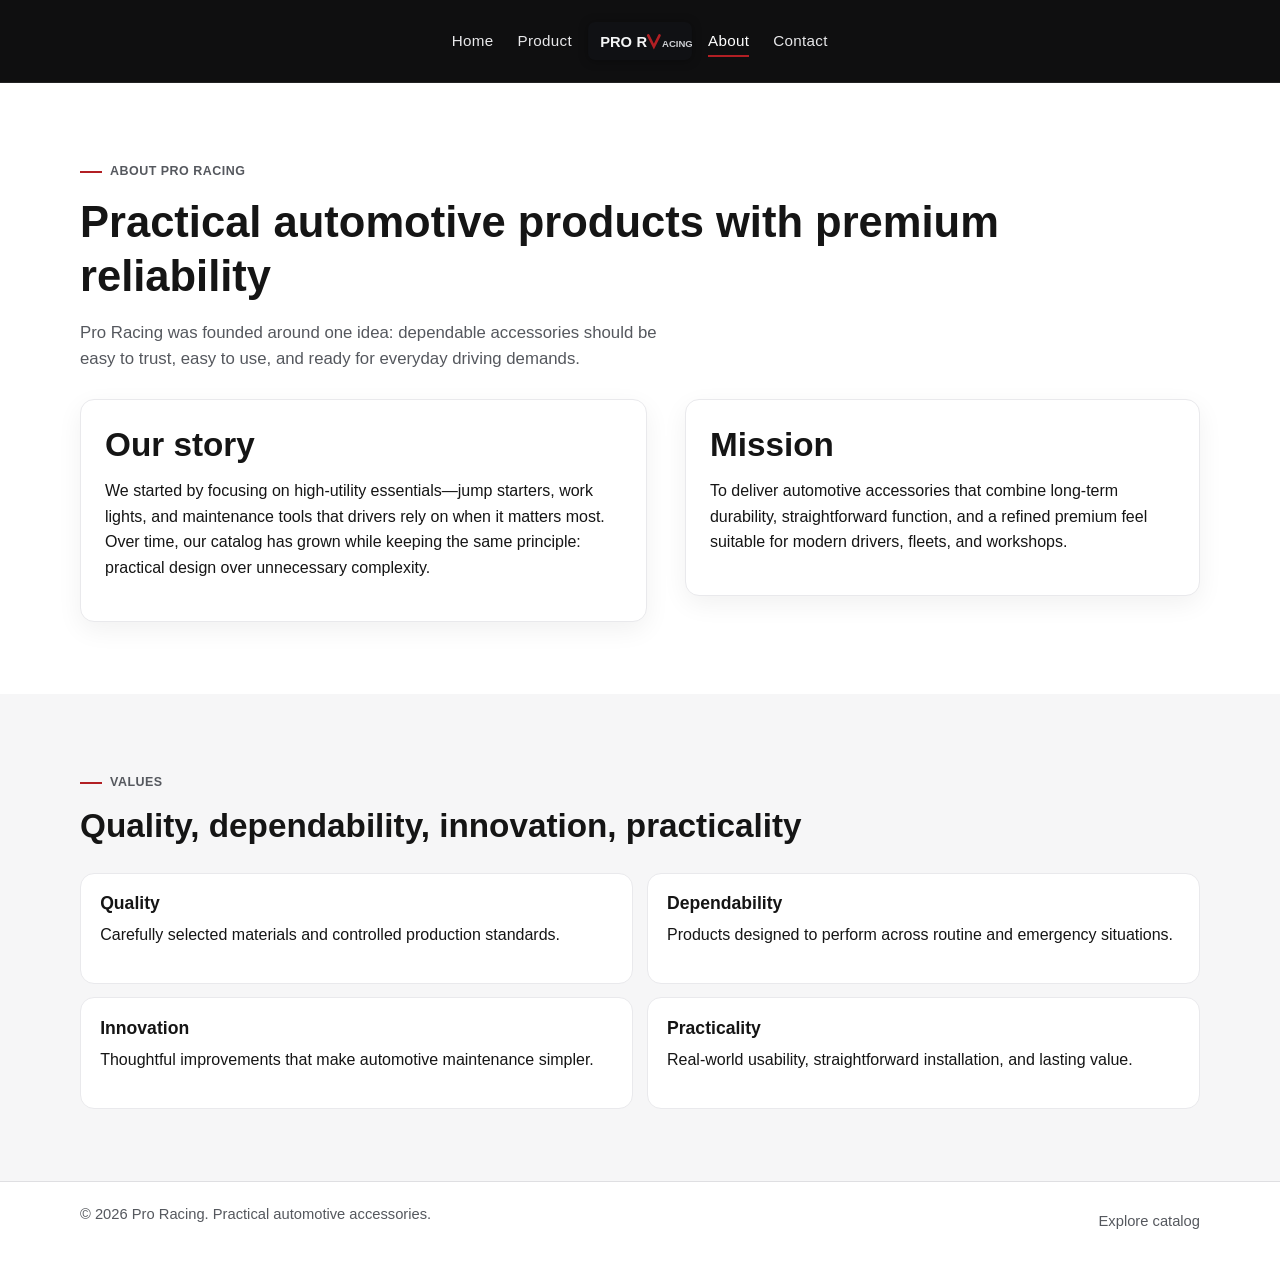
==== about.html @ fe7b5c92 "Build responsive multi-page Pro Racing website" ====
<!DOCTYPE html>
<html lang="en">
  <head>
    <meta charset="UTF-8" />
    <meta name="viewport" content="width=device-width, initial-scale=1.0" />
    <title>About | Pro Racing</title>
    <link rel="stylesheet" href="main.css" />
  </head>
  <body>
    <header class="site-header">
      <div class="header-inner container">
        <nav aria-label="Primary" class="main-nav">
          <ul class="nav-group nav-left">
            <li><a href="index.html">Home</a></li>
            <li><a href="product.html">Product</a></li>
          </ul>

          <a href="index.html" class="logo-link" aria-label="Pro Racing home">
            <img src="assets/logo.svg" alt="Pro Racing logo" class="site-logo" />
          </a>

          <ul class="nav-group nav-right">
            <li><a href="about.html" class="active">About</a></li>
            <li><a href="contact.html">Contact</a></li>
          </ul>
        </nav>
      </div>
    </header>

    <main>
      <section class="section">
        <div class="container">
          <div class="section-head">
            <p class="eyebrow">About Pro Racing</p>
            <h1>Practical automotive products with premium reliability</h1>
            <p class="lead">
              Pro Racing was founded around one idea: dependable accessories should be easy to trust, easy to use,
              and ready for everyday driving demands.
            </p>
          </div>

          <div class="split-grid">
            <article class="panel">
              <h2>Our story</h2>
              <p>
                We started by focusing on high-utility essentials—jump starters, work lights, and maintenance tools
                that drivers rely on when it matters most. Over time, our catalog has grown while keeping the same
                principle: practical design over unnecessary complexity.
              </p>
            </article>

            <article class="panel">
              <h2>Mission</h2>
              <p>
                To deliver automotive accessories that combine long-term durability, straightforward function, and a
                refined premium feel suitable for modern drivers, fleets, and workshops.
              </p>
            </article>
          </div>
        </div>
      </section>

      <section class="section section-muted">
        <div class="container">
          <div class="section-head">
            <p class="eyebrow">Values</p>
            <h2>Quality, dependability, innovation, practicality</h2>
          </div>
          <div class="stats-grid">
            <article class="stat-card">
              <h3>Quality</h3>
              <p>Carefully selected materials and controlled production standards.</p>
            </article>
            <article class="stat-card">
              <h3>Dependability</h3>
              <p>Products designed to perform across routine and emergency situations.</p>
            </article>
            <article class="stat-card">
              <h3>Innovation</h3>
              <p>Thoughtful improvements that make automotive maintenance simpler.</p>
            </article>
            <article class="stat-card">
              <h3>Practicality</h3>
              <p>Real-world usability, straightforward installation, and lasting value.</p>
            </article>
          </div>
        </div>
      </section>
    </main>

    <footer class="site-footer">
      <div class="container footer-row">
        <p>© 2026 Pro Racing. Practical automotive accessories.</p>
        <a href="product.html" class="text-link">Explore catalog</a>
      </div>
    </footer>

    <script src="main.js"></script>
  </body>
</html>
---- main.css ----
:root {
  --bg: #ffffff;
  --bg-muted: #f6f6f7;
  --text: #151515;
  --text-soft: #55585e;
  --black: #0f0f10;
  --line: #dfdfe2;
  --card-line: #e9e9ec;
  --accent: #b21f24;
  --accent-soft: #f7ecec;
  --radius: 14px;
  --container: min(1120px, 92vw);
  --shadow: 0 8px 26px rgba(15, 15, 16, 0.06);
}

* {
  box-sizing: border-box;
}

html,
body {
  margin: 0;
  padding: 0;
}

body {
  font-family: Inter, "Segoe UI", Roboto, Helvetica, Arial, sans-serif;
  color: var(--text);
  background: var(--bg);
  line-height: 1.6;
}

img {
  max-width: 100%;
  display: block;
}

a {
  color: inherit;
  text-decoration: none;
}

.container {
  width: var(--container);
  margin: 0 auto;
}

.section {
  padding: 4.5rem 0;
}

.section-muted {
  background: var(--bg-muted);
}

.site-header {
  background: var(--black);
  color: #fff;
  border-bottom: 1px solid rgba(255, 255, 255, 0.08);
  position: sticky;
  top: 0;
  z-index: 10;
}

.header-inner {
  min-height: 82px;
  display: flex;
  align-items: center;
}

.main-nav {
  width: 100%;
  display: grid;
  grid-template-columns: 1fr auto 1fr;
  align-items: center;
  gap: 1rem;
}

.nav-group {
  list-style: none;
  display: flex;
  gap: 1.5rem;
  padding: 0;
  margin: 0;
}

.nav-left {
  justify-content: flex-end;
}

.nav-right {
  justify-content: flex-start;
}

.nav-group a {
  color: #e8e8ea;
  font-size: 0.95rem;
  letter-spacing: 0.02em;
  position: relative;
  transition: color 280ms ease;
}

.nav-group a::after {
  content: "";
  position: absolute;
  left: 0;
  bottom: -8px;
  width: 100%;
  height: 2px;
  background: var(--accent);
  transform: scaleX(0);
  transform-origin: center;
  transition: transform 280ms ease;
}

.nav-group a:hover,
.nav-group a.active {
  color: #fff;
}

.nav-group a:hover::after,
.nav-group a.active::after {
  transform: scaleX(1);
}

.logo-link {
  justify-self: center;
}

.site-logo {
  width: 104px;
  height: auto;
  animation: logoRotate 20s linear infinite;
  transform-origin: center;
  filter: drop-shadow(0 1px 5px rgba(0, 0, 0, 0.35));
}

@keyframes logoRotate {
  from {
    transform: rotate(0deg);
  }
  to {
    transform: rotate(360deg);
  }
}

.hero {
  padding-top: 5.75rem;
}

.hero-grid,
.split-grid {
  display: grid;
  grid-template-columns: 1.1fr 1fr;
  gap: 2.4rem;
  align-items: start;
}

h1,
h2,
h3 {
  line-height: 1.25;
  margin-top: 0;
}

h1 {
  font-size: clamp(2rem, 3.4vw, 3.15rem);
  margin-bottom: 1rem;
}

h2 {
  font-size: clamp(1.5rem, 2.6vw, 2.2rem);
  margin-bottom: 0.8rem;
}

h3 {
  font-size: 1.1rem;
  margin-bottom: 0.45rem;
}

p {
  margin-top: 0;
}

.lead {
  font-size: 1.05rem;
  color: var(--text-soft);
  max-width: 64ch;
}

.eyebrow {
  display: inline-flex;
  align-items: center;
  gap: 0.5rem;
  font-weight: 600;
  color: var(--text-soft);
  letter-spacing: 0.04em;
  text-transform: uppercase;
  font-size: 0.78rem;
  margin-bottom: 0.8rem;
}

.eyebrow::before {
  content: "";
  width: 22px;
  height: 2px;
  background: var(--accent);
}

.panel,
.stat-card,
.product-card {
  border: 1px solid var(--card-line);
  border-radius: var(--radius);
  background: #fff;
}

.panel {
  padding: 1.5rem;
  box-shadow: var(--shadow);
}

.panel ul,
.contact-details ul {
  margin: 0;
  padding-left: 1rem;
}

.hero-actions {
  margin-top: 1.7rem;
  display: flex;
  gap: 0.85rem;
  flex-wrap: wrap;
}

.btn {
  display: inline-flex;
  align-items: center;
  justify-content: center;
  min-height: 42px;
  padding: 0.7rem 1.05rem;
  border-radius: 999px;
  border: 1px solid transparent;
  transition: all 260ms ease;
  font-weight: 600;
}

.btn-primary {
  background: var(--black);
  color: #fff;
}

.btn-primary:hover {
  background: #1d1d1f;
  box-shadow: 0 6px 16px rgba(15, 15, 16, 0.2);
}

.btn-secondary {
  border-color: var(--line);
  color: var(--text);
}

.btn-secondary:hover {
  border-color: var(--accent);
  color: var(--accent);
}

.section-head {
  margin-bottom: 1.6rem;
}

.product-grid {
  display: grid;
  grid-template-columns: repeat(4, minmax(0, 1fr));
  gap: 1rem;
}

.product-card {
  overflow: hidden;
  transition: transform 280ms ease, box-shadow 280ms ease, border-color 280ms ease;
}

.product-card:hover {
  transform: translateY(-5px);
  box-shadow: var(--shadow);
  border-color: #d3d3d8;
}

.product-card img {
  height: 170px;
  width: 100%;
  object-fit: cover;
  border-bottom: 1px solid var(--card-line);
}

.product-content {
  padding: 1rem;
}

.badge {
  display: inline-block;
  font-size: 0.72rem;
  text-transform: uppercase;
  letter-spacing: 0.04em;
  padding: 0.2rem 0.55rem;
  border-radius: 999px;
  background: var(--accent-soft);
  color: #7a1e21;
  margin-bottom: 0.65rem;
}

.text-link {
  color: var(--text-soft);
  border-bottom: 1px solid transparent;
  transition: all 260ms ease;
}

.text-link:hover {
  color: var(--accent);
  border-bottom-color: var(--accent);
}

.center-link {
  text-align: center;
  margin-top: 1rem;
}

.stats-grid {
  display: grid;
  grid-template-columns: repeat(2, minmax(0, 1fr));
  gap: 0.85rem;
}

.stat-card {
  padding: 1.2rem;
}

.filter-row {
  display: flex;
  gap: 0.55rem;
  flex-wrap: wrap;
  margin-bottom: 1rem;
}

.filter-btn {
  border: 1px solid var(--line);
  background: #fff;
  color: var(--text-soft);
  border-radius: 999px;
  padding: 0.45rem 0.8rem;
  font-size: 0.86rem;
  cursor: pointer;
  transition: all 220ms ease;
}

.filter-btn:hover,
.filter-btn.active {
  border-color: var(--accent);
  color: var(--accent);
}

.contact-grid {
  display: grid;
  grid-template-columns: 1.2fr 0.8fr;
  gap: 1rem;
}

.contact-form {
  display: grid;
  gap: 0.6rem;
}

label {
  font-size: 0.9rem;
  color: var(--text-soft);
}

input,
textarea {
  font: inherit;
  width: 100%;
  border: 1px solid var(--line);
  border-radius: 12px;
  padding: 0.65rem 0.8rem;
  transition: border-color 220ms ease;
}

input:focus,
textarea:focus {
  outline: none;
  border-color: var(--accent);
}

.site-footer {
  border-top: 1px solid var(--line);
  background: #fff;
}

.footer-row {
  min-height: 82px;
  display: flex;
  align-items: center;
  justify-content: space-between;
  gap: 1rem;
  color: var(--text-soft);
  font-size: 0.92rem;
}

@media (max-width: 980px) {
  .product-grid {
    grid-template-columns: repeat(2, minmax(0, 1fr));
  }

  .hero-grid,
  .split-grid,
  .contact-grid {
    grid-template-columns: 1fr;
  }
}

@media (max-width: 760px) {
  .main-nav {
    grid-template-columns: 1fr;
    justify-items: center;
    gap: 0.65rem;
    padding: 0.7rem 0;
  }

  .nav-left,
  .nav-right {
    justify-content: center;
  }

  .logo-link {
    order: -1;
  }

  .site-logo {
    width: 84px;
  }

  .product-grid,
  .stats-grid {
    grid-template-columns: 1fr;
  }

  .section {
    padding: 3.6rem 0;
  }

  .footer-row {
    flex-direction: column;
    justify-content: center;
    text-align: center;
    padding: 1rem 0;
  }
}
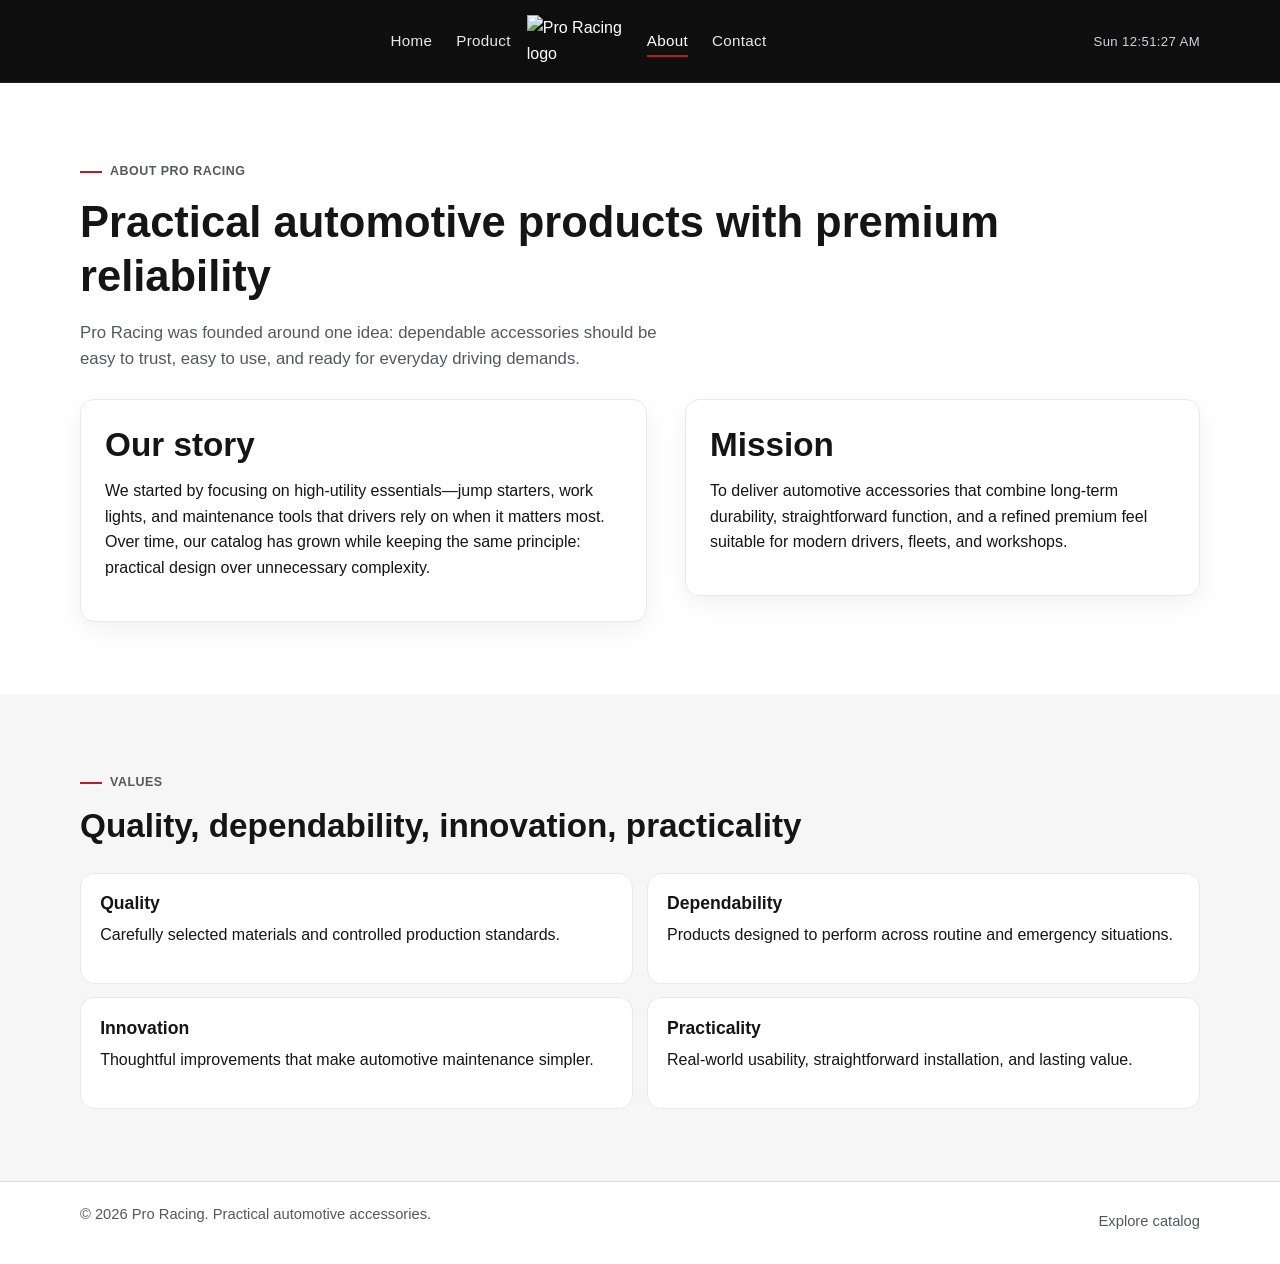
==== commit b2e4911c: "Refine header logo, add nav clock, and simplify home hero" ====
--- a/about.html
+++ b/about.html
@@ -16,13 +16,14 @@
           </ul>
 
           <a href="index.html" class="logo-link" aria-label="Pro Racing home">
-            <img src="assets/logo.svg" alt="Pro Racing logo" class="site-logo" />
+            <img src="assets/logo.png" alt="Pro Racing logo" class="site-logo" />
           </a>
 
           <ul class="nav-group nav-right">
             <li><a href="about.html" class="active">About</a></li>
             <li><a href="contact.html">Contact</a></li>
           </ul>
+          <p class="nav-clock" id="current-time" aria-live="polite"></p>
         </nav>
       </div>
     </header>
--- a/main.css
+++ b/main.css
@@ -71,7 +71,7 @@
 .main-nav {
   width: 100%;
   display: grid;
-  grid-template-columns: 1fr auto 1fr;
+  grid-template-columns: 1fr auto 1fr auto;
   align-items: center;
   gap: 1rem;
 }
@@ -130,22 +130,37 @@
 .site-logo {
   width: 104px;
   height: auto;
-  animation: logoRotate 20s linear infinite;
-  transform-origin: center;
   filter: drop-shadow(0 1px 5px rgba(0, 0, 0, 0.35));
 }
 
-@keyframes logoRotate {
-  from {
-    transform: rotate(0deg);
-  }
-  to {
-    transform: rotate(360deg);
-  }
+.nav-clock {
+  margin: 0;
+  justify-self: end;
+  color: #d2d4d8;
+  font-size: 0.82rem;
+  letter-spacing: 0.03em;
+  font-variant-numeric: tabular-nums;
 }
 
 .hero {
   padding-top: 5.75rem;
+}
+
+.hero-brand {
+  display: grid;
+  justify-items: center;
+  text-align: center;
+  gap: 1rem;
+}
+
+.hero-logo {
+  width: min(760px, 90vw);
+}
+
+.hero-tagline {
+  margin: 0;
+  font-size: clamp(1rem, 1.8vw, 1.22rem);
+  color: var(--text-soft);
 }
 
 .hero-grid,
@@ -435,6 +450,10 @@
     order: -1;
   }
 
+  .nav-clock {
+    justify-self: center;
+  }
+
   .site-logo {
     width: 84px;
   }
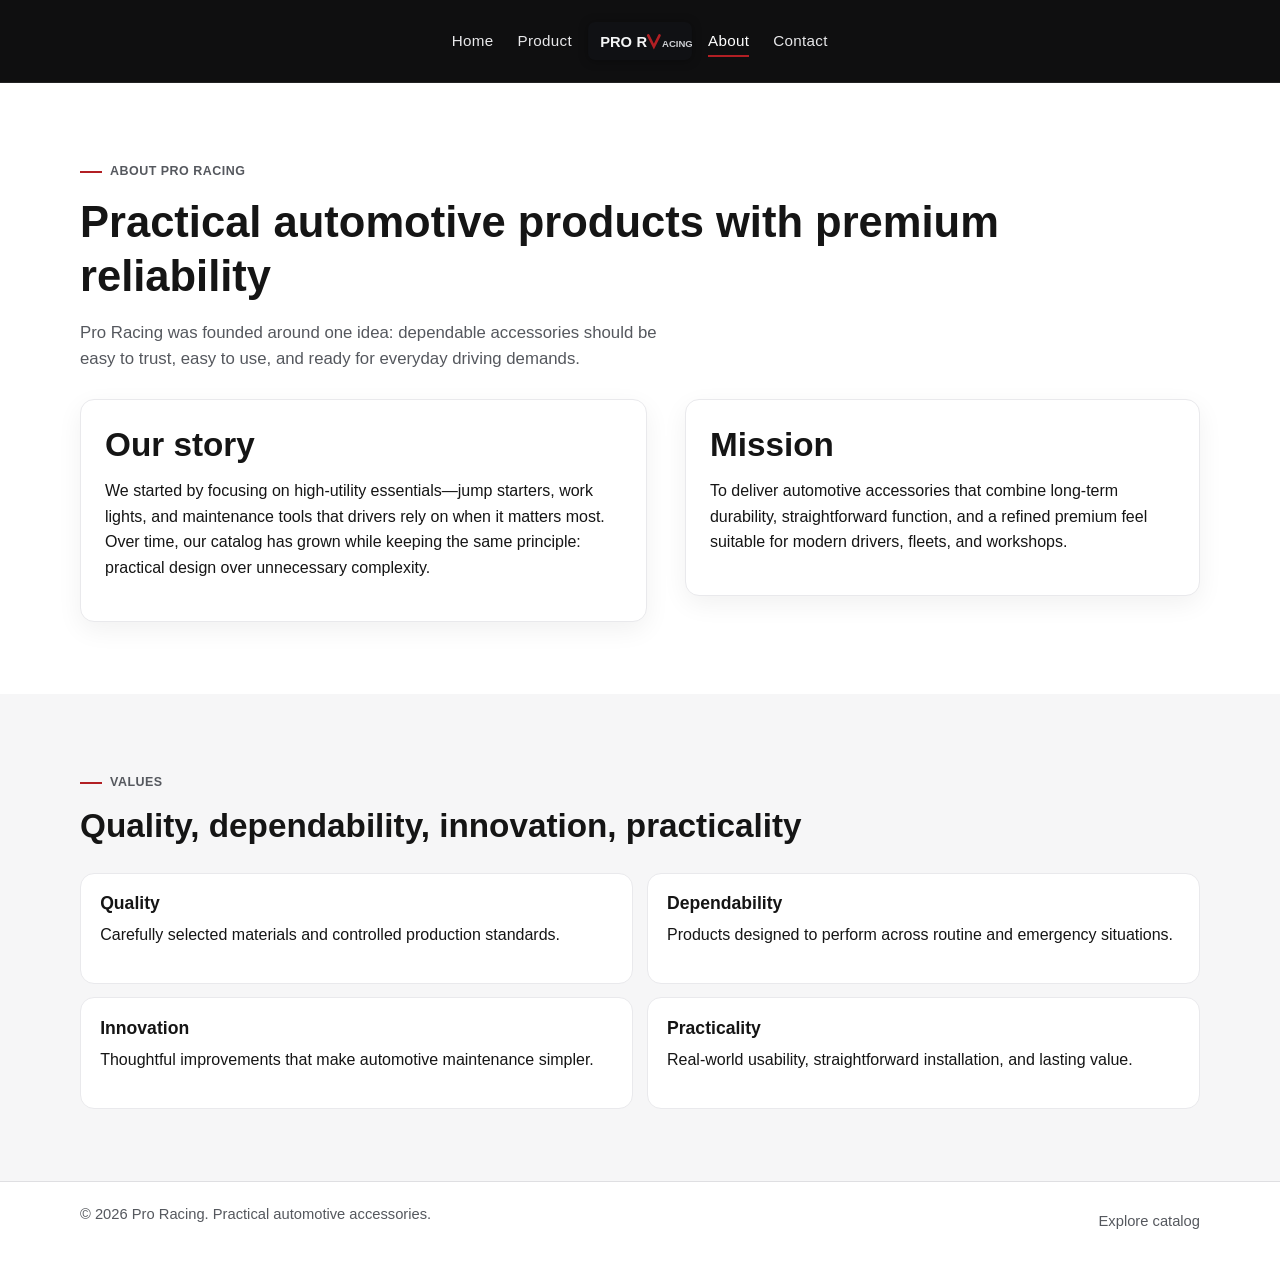
==== commit 69f59684: "Merge branch 'main' into codex/build-responsive-website-for-pro-racing-ts8ywm" ====
--- a/about.html
+++ b/about.html
@@ -16,14 +16,13 @@
           </ul>
 
           <a href="index.html" class="logo-link" aria-label="Pro Racing home">
-            <img src="assets/logo.png" alt="Pro Racing logo" class="site-logo" />
+            <img src="assets/logo.svg" alt="Pro Racing logo" class="site-logo" />
           </a>
 
           <ul class="nav-group nav-right">
             <li><a href="about.html" class="active">About</a></li>
             <li><a href="contact.html">Contact</a></li>
           </ul>
-          <p class="nav-clock" id="current-time" aria-live="polite"></p>
         </nav>
       </div>
     </header>
--- a/main.css
+++ b/main.css
@@ -71,7 +71,7 @@
 .main-nav {
   width: 100%;
   display: grid;
-  grid-template-columns: 1fr auto 1fr auto;
+  grid-template-columns: 1fr auto 1fr;
   align-items: center;
   gap: 1rem;
 }
@@ -130,37 +130,22 @@
 .site-logo {
   width: 104px;
   height: auto;
+  animation: logoRotate 20s linear infinite;
+  transform-origin: center;
   filter: drop-shadow(0 1px 5px rgba(0, 0, 0, 0.35));
 }
 
-.nav-clock {
-  margin: 0;
-  justify-self: end;
-  color: #d2d4d8;
-  font-size: 0.82rem;
-  letter-spacing: 0.03em;
-  font-variant-numeric: tabular-nums;
+@keyframes logoRotate {
+  from {
+    transform: rotate(0deg);
+  }
+  to {
+    transform: rotate(360deg);
+  }
 }
 
 .hero {
   padding-top: 5.75rem;
-}
-
-.hero-brand {
-  display: grid;
-  justify-items: center;
-  text-align: center;
-  gap: 1rem;
-}
-
-.hero-logo {
-  width: min(760px, 90vw);
-}
-
-.hero-tagline {
-  margin: 0;
-  font-size: clamp(1rem, 1.8vw, 1.22rem);
-  color: var(--text-soft);
 }
 
 .hero-grid,
@@ -450,10 +435,6 @@
     order: -1;
   }
 
-  .nav-clock {
-    justify-self: center;
-  }
-
   .site-logo {
     width: 84px;
   }
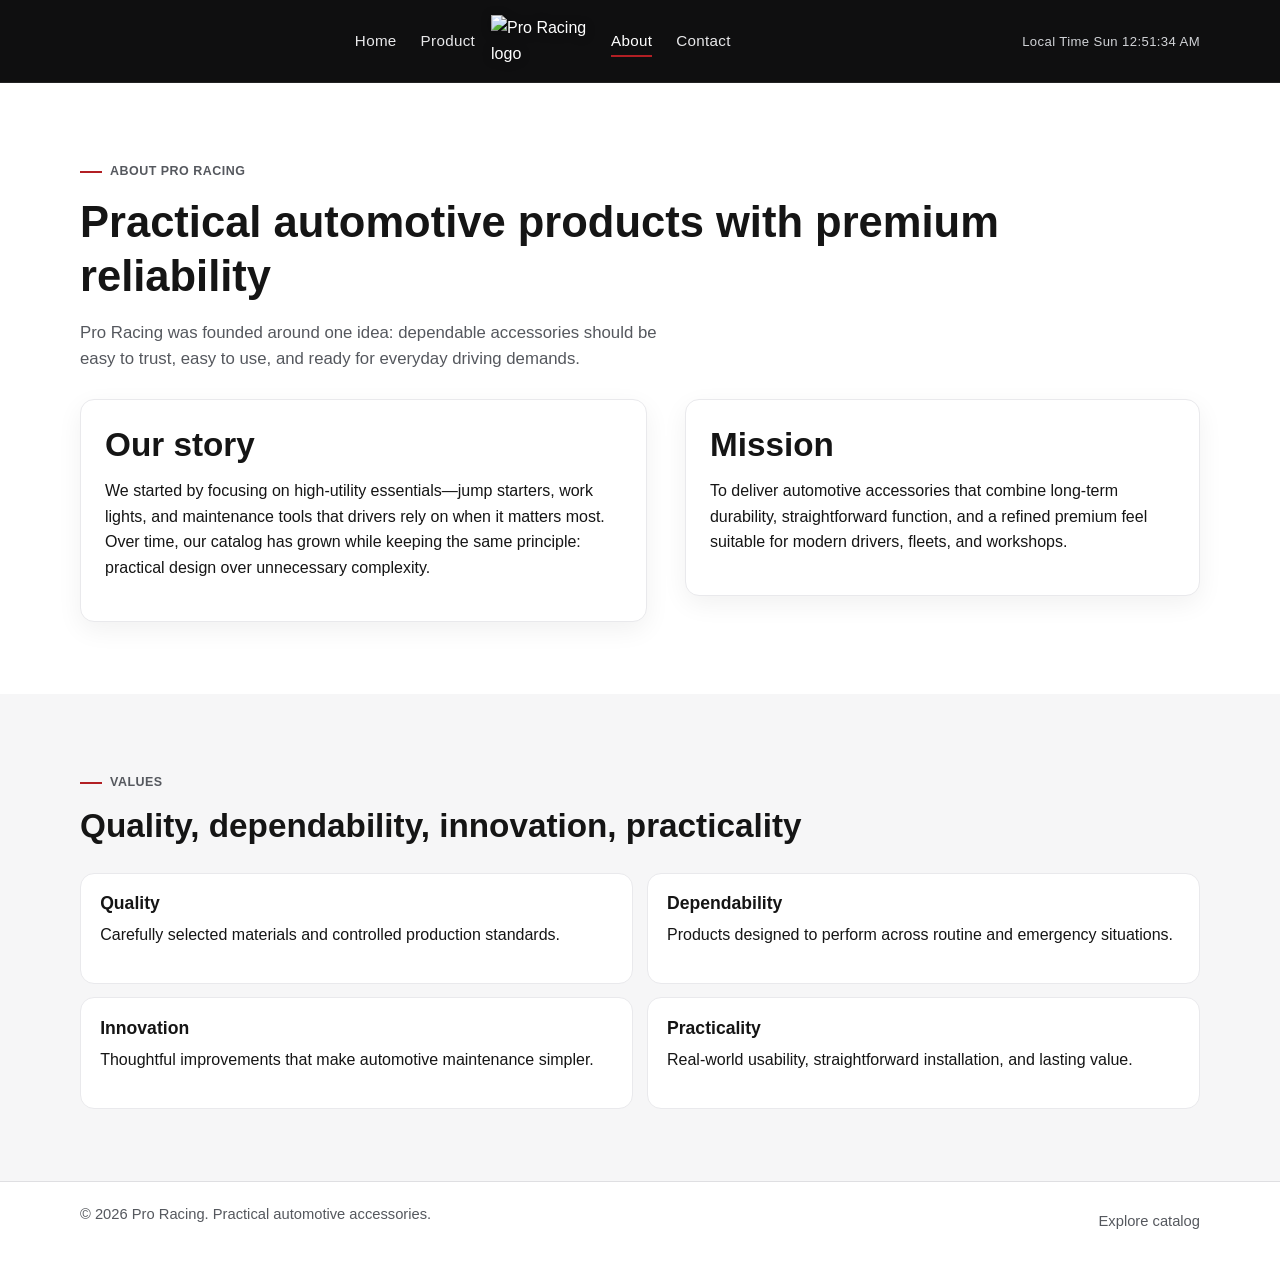
==== commit 9c4ae9ab: "Reapply hero/logo and nav clock updates with clear clock label" ====
--- a/about.html
+++ b/about.html
@@ -16,13 +16,14 @@
           </ul>
 
           <a href="index.html" class="logo-link" aria-label="Pro Racing home">
-            <img src="assets/logo.svg" alt="Pro Racing logo" class="site-logo" />
+            <img src="assets/logo.png" alt="Pro Racing logo" class="site-logo" />
           </a>
 
           <ul class="nav-group nav-right">
             <li><a href="about.html" class="active">About</a></li>
             <li><a href="contact.html">Contact</a></li>
           </ul>
+          <p class="nav-clock" id="current-time" aria-live="polite">Local Time --:--:--</p>
         </nav>
       </div>
     </header>
--- a/main.css
+++ b/main.css
@@ -71,7 +71,7 @@
 .main-nav {
   width: 100%;
   display: grid;
-  grid-template-columns: 1fr auto 1fr;
+  grid-template-columns: 1fr auto 1fr auto;
   align-items: center;
   gap: 1rem;
 }
@@ -130,22 +130,37 @@
 .site-logo {
   width: 104px;
   height: auto;
-  animation: logoRotate 20s linear infinite;
-  transform-origin: center;
   filter: drop-shadow(0 1px 5px rgba(0, 0, 0, 0.35));
 }
 
-@keyframes logoRotate {
-  from {
-    transform: rotate(0deg);
-  }
-  to {
-    transform: rotate(360deg);
-  }
+.nav-clock {
+  margin: 0;
+  justify-self: end;
+  color: #d2d4d8;
+  font-size: 0.82rem;
+  letter-spacing: 0.03em;
+  font-variant-numeric: tabular-nums;
 }
 
 .hero {
   padding-top: 5.75rem;
+}
+
+.hero-brand {
+  display: grid;
+  justify-items: center;
+  text-align: center;
+  gap: 1rem;
+}
+
+.hero-logo {
+  width: min(760px, 90vw);
+}
+
+.hero-tagline {
+  margin: 0;
+  font-size: clamp(1rem, 1.8vw, 1.22rem);
+  color: var(--text-soft);
 }
 
 .hero-grid,
@@ -435,6 +450,10 @@
     order: -1;
   }
 
+  .nav-clock {
+    justify-self: center;
+  }
+
   .site-logo {
     width: 84px;
   }
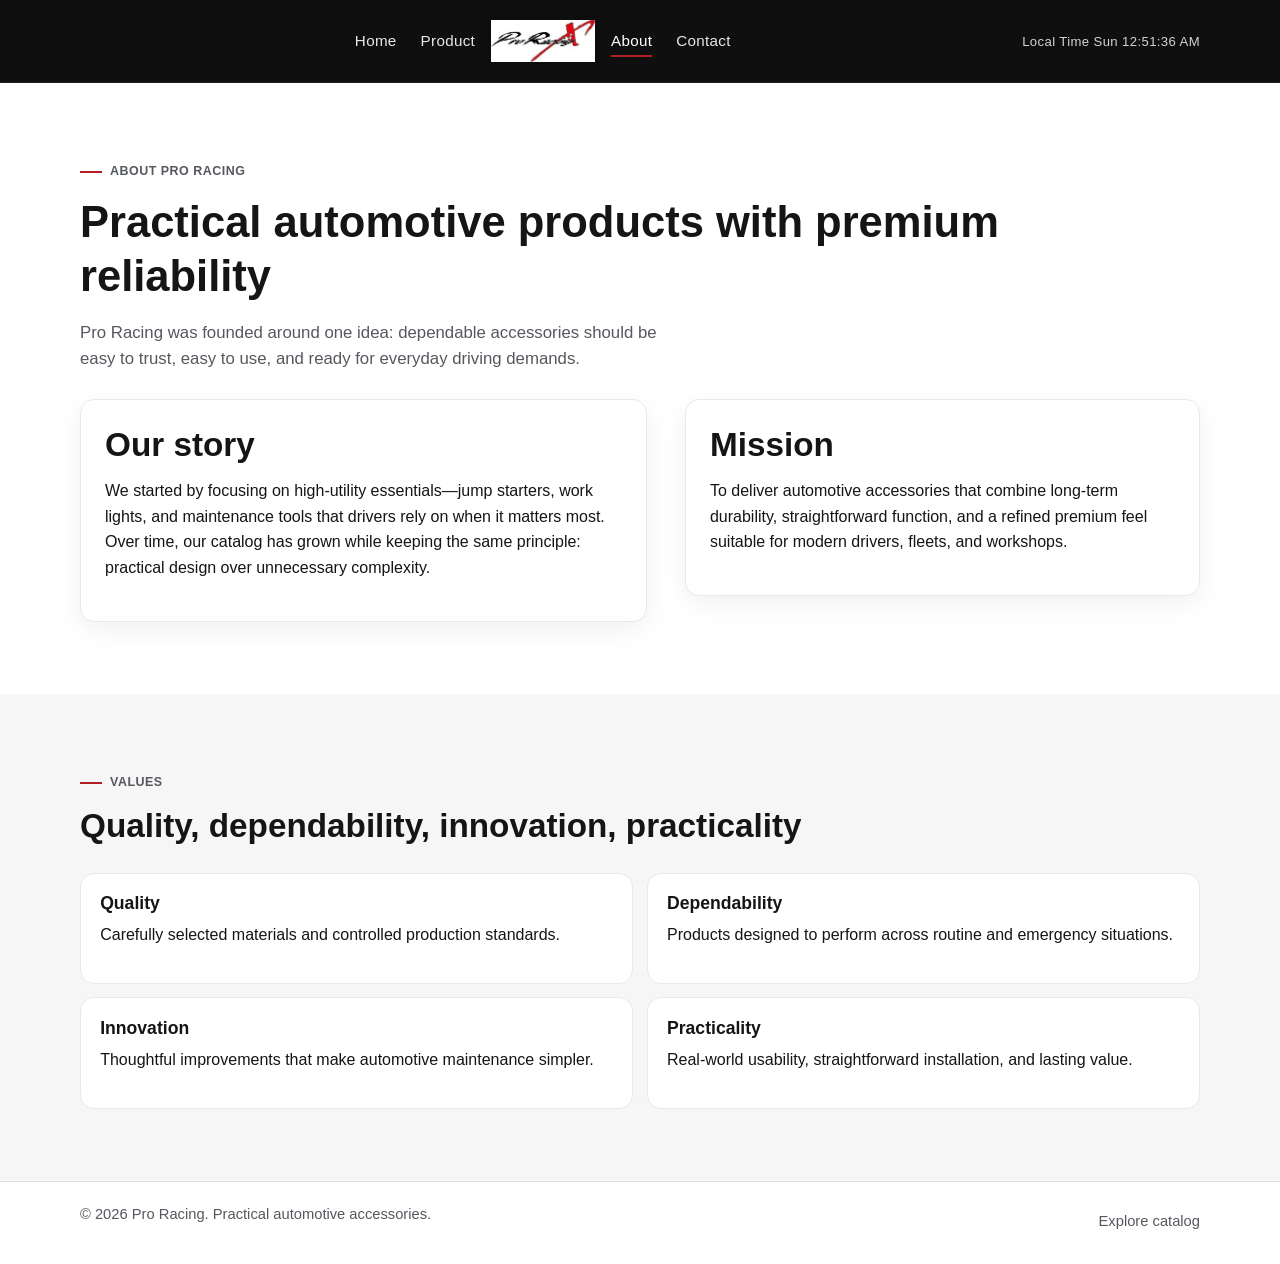
==== commit 989a84e5: "Update all logo references to Pro Racing X -logo.jpg" ====
--- a/about.html
+++ b/about.html
@@ -16,7 +16,7 @@
           </ul>
 
           <a href="index.html" class="logo-link" aria-label="Pro Racing home">
-            <img src="assets/logo.png" alt="Pro Racing logo" class="site-logo" />
+            <img src="assets/Pro Racing X -logo.jpg" alt="Pro Racing logo" class="site-logo" />
           </a>
 
           <ul class="nav-group nav-right">
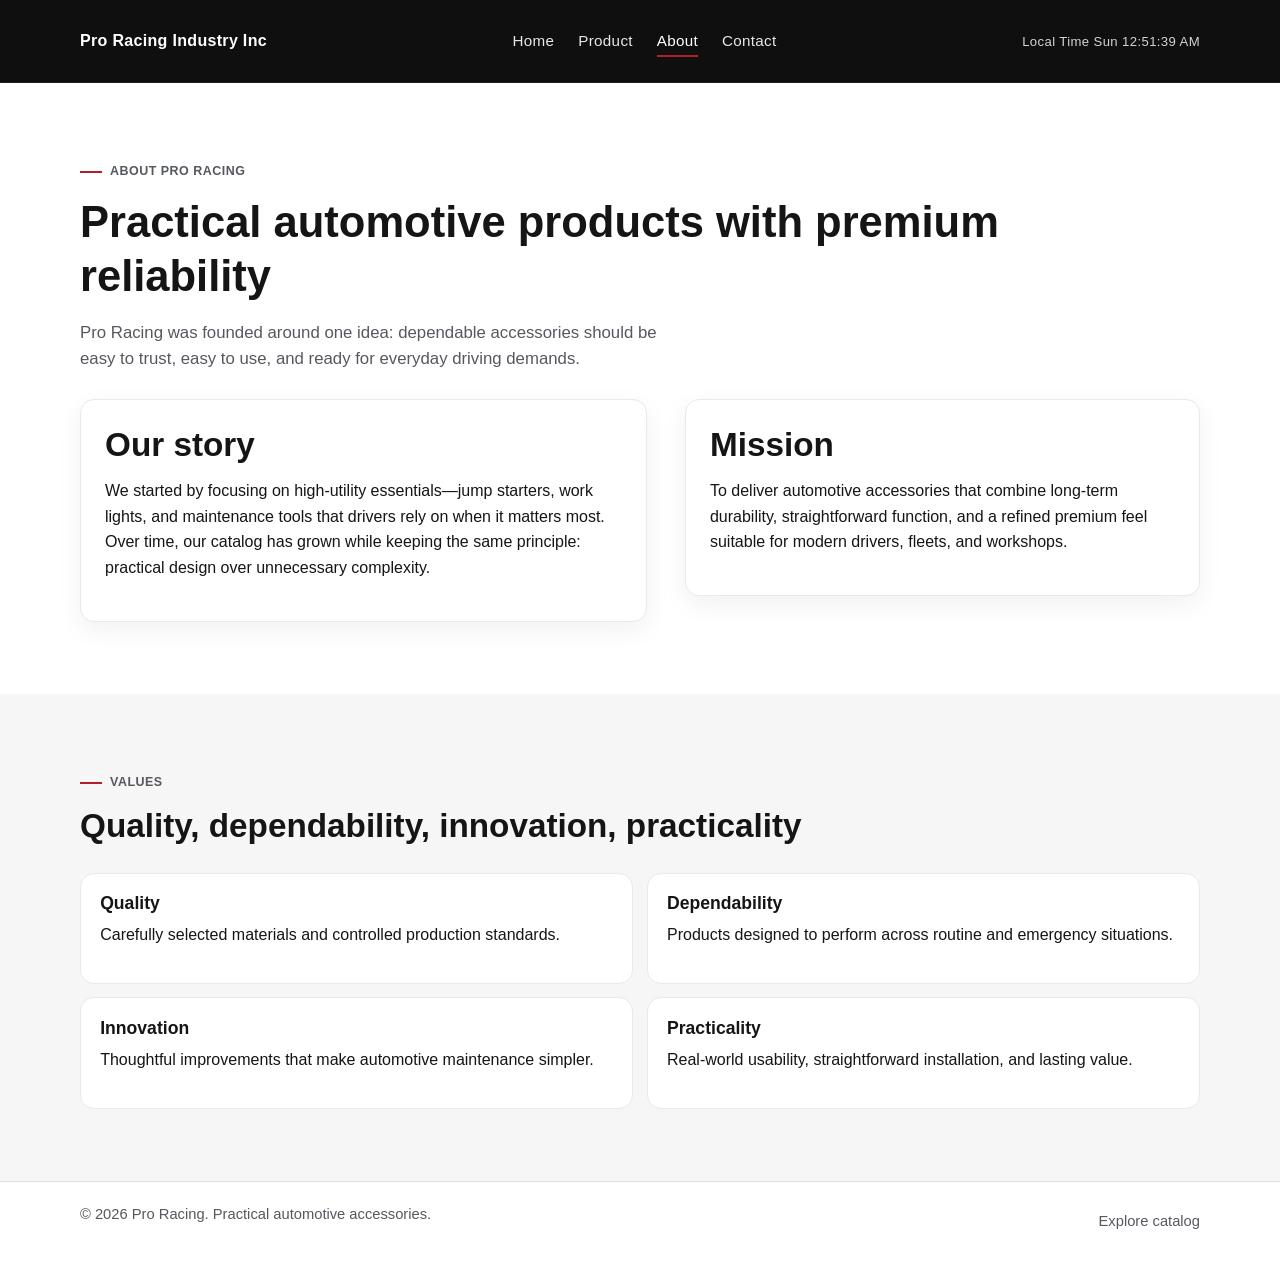
==== commit ec607e39: "Replace nav logo with company name and update hero logo filename" ====
--- a/about.html
+++ b/about.html
@@ -10,16 +10,10 @@
     <header class="site-header">
       <div class="header-inner container">
         <nav aria-label="Primary" class="main-nav">
-          <ul class="nav-group nav-left">
+          <strong class="brand-name">Pro Racing Industry Inc</strong>
+          <ul class="nav-group nav-links">
             <li><a href="index.html">Home</a></li>
             <li><a href="product.html">Product</a></li>
-          </ul>
-
-          <a href="index.html" class="logo-link" aria-label="Pro Racing home">
-            <img src="assets/Pro Racing X -logo.jpg" alt="Pro Racing logo" class="site-logo" />
-          </a>
-
-          <ul class="nav-group nav-right">
             <li><a href="about.html" class="active">About</a></li>
             <li><a href="contact.html">Contact</a></li>
           </ul>
--- a/main.css
+++ b/main.css
@@ -71,9 +71,17 @@
 .main-nav {
   width: 100%;
   display: grid;
-  grid-template-columns: 1fr auto 1fr auto;
+  grid-template-columns: auto 1fr auto;
   align-items: center;
   gap: 1rem;
+}
+
+.brand-name {
+  color: #ffffff;
+  font-weight: 700;
+  font-size: 1rem;
+  letter-spacing: 0.02em;
+  white-space: nowrap;
 }
 
 .nav-group {
@@ -84,12 +92,8 @@
   margin: 0;
 }
 
-.nav-left {
-  justify-content: flex-end;
-}
-
-.nav-right {
-  justify-content: flex-start;
+.nav-links {
+  justify-content: center;
 }
 
 .nav-group a {
@@ -123,16 +127,6 @@
   transform: scaleX(1);
 }
 
-.logo-link {
-  justify-self: center;
-}
-
-.site-logo {
-  width: 104px;
-  height: auto;
-  filter: drop-shadow(0 1px 5px rgba(0, 0, 0, 0.35));
-}
-
 .nav-clock {
   margin: 0;
   justify-self: end;
@@ -441,21 +435,8 @@
     padding: 0.7rem 0;
   }
 
-  .nav-left,
-  .nav-right {
-    justify-content: center;
-  }
-
-  .logo-link {
-    order: -1;
-  }
-
   .nav-clock {
     justify-self: center;
-  }
-
-  .site-logo {
-    width: 84px;
   }
 
   .product-grid,
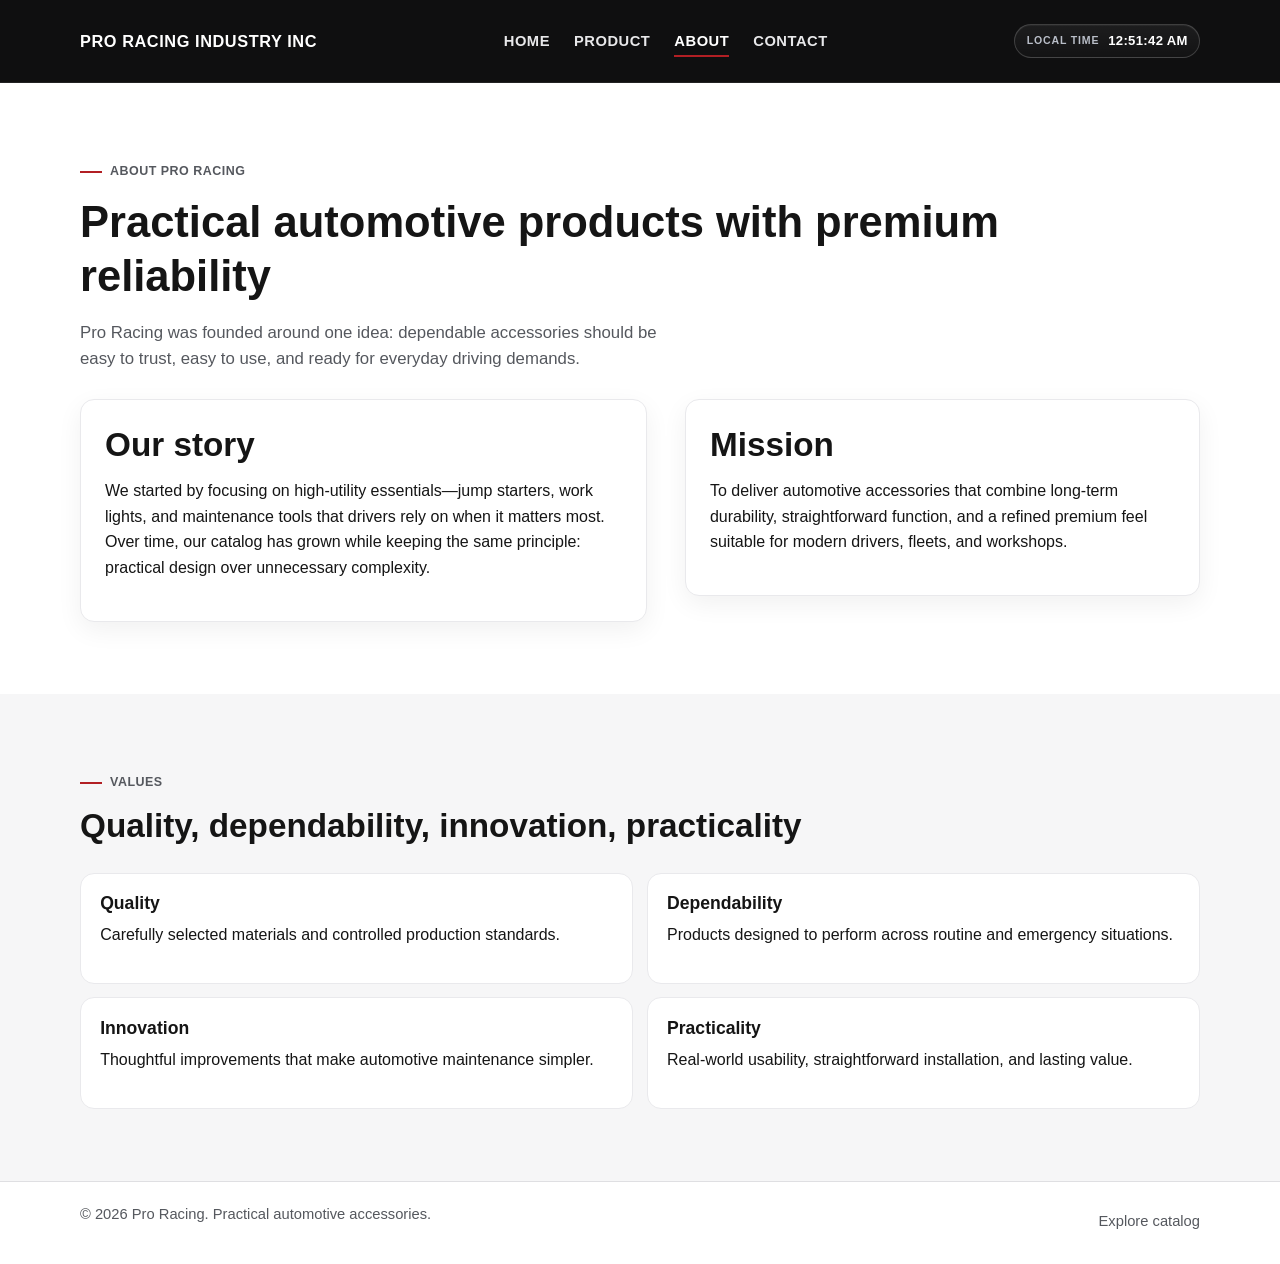
==== commit e59407ee: "Polish shared navbar with premium clock widget styling" ====
--- a/about.html
+++ b/about.html
@@ -17,7 +17,10 @@
             <li><a href="about.html" class="active">About</a></li>
             <li><a href="contact.html">Contact</a></li>
           </ul>
-          <p class="nav-clock" id="current-time" aria-live="polite">Local Time --:--:--</p>
+          <div class="nav-clock" id="current-time" aria-live="polite">
+            <span class="clock-label">Local Time</span>
+            <span class="clock-value">--:--:--</span>
+          </div>
         </nav>
       </div>
     </header>
--- a/main.css
+++ b/main.css
@@ -73,14 +73,15 @@
   display: grid;
   grid-template-columns: auto 1fr auto;
   align-items: center;
-  gap: 1rem;
+  gap: 1.25rem;
 }
 
 .brand-name {
   color: #ffffff;
-  font-weight: 700;
-  font-size: 1rem;
-  letter-spacing: 0.02em;
+  font-weight: 800;
+  font-size: 1.02rem;
+  letter-spacing: 0.035em;
+  text-transform: uppercase;
   white-space: nowrap;
 }
 
@@ -98,8 +99,10 @@
 
 .nav-group a {
   color: #e8e8ea;
-  font-size: 0.95rem;
-  letter-spacing: 0.02em;
+  font-size: 0.92rem;
+  letter-spacing: 0.035em;
+  text-transform: uppercase;
+  font-weight: 600;
   position: relative;
   transition: color 280ms ease;
 }
@@ -129,10 +132,31 @@
 
 .nav-clock {
   margin: 0;
+  display: inline-flex;
+  align-items: center;
+  gap: 0.55rem;
+  padding: 0.34rem 0.7rem 0.36rem;
+  border: 1px solid rgba(255, 255, 255, 0.18);
+  border-radius: 999px;
+  background: linear-gradient(180deg, rgba(255, 255, 255, 0.06), rgba(255, 255, 255, 0.02));
+  box-shadow: inset 0 1px 0 rgba(255, 255, 255, 0.05);
   justify-self: end;
-  color: #d2d4d8;
+}
+
+.clock-label {
+  color: #b9bec8;
+  font-size: 0.66rem;
+  letter-spacing: 0.08em;
+  text-transform: uppercase;
+  font-weight: 600;
+}
+
+.clock-value {
+  color: #ffffff;
   font-size: 0.82rem;
-  letter-spacing: 0.03em;
+  letter-spacing: 0.025em;
+  font-weight: 700;
+  font-feature-settings: "tnum" 1;
   font-variant-numeric: tabular-nums;
 }
 
@@ -437,6 +461,16 @@
 
   .nav-clock {
     justify-self: center;
+    padding-inline: 0.62rem;
+    gap: 0.48rem;
+  }
+
+  .clock-label {
+    font-size: 0.62rem;
+  }
+
+  .clock-value {
+    font-size: 0.78rem;
   }
 
   .product-grid,
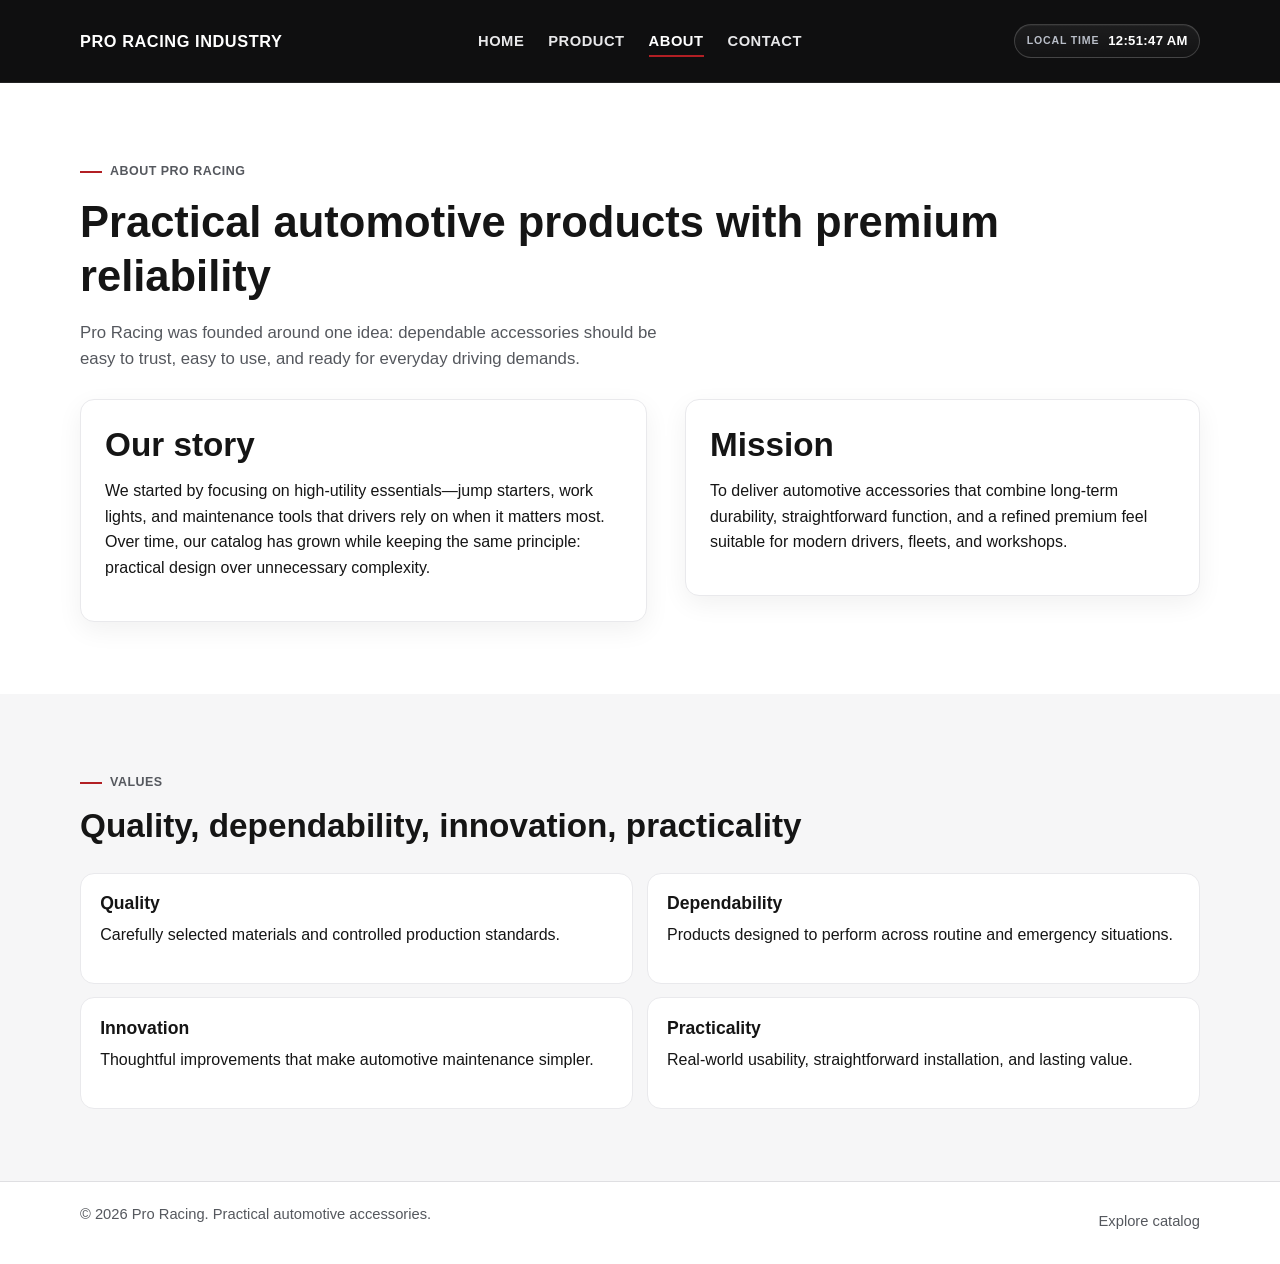
==== commit cddb54fe: "Center navbar links and rename brand text" ====
--- a/about.html
+++ b/about.html
@@ -10,7 +10,7 @@
     <header class="site-header">
       <div class="header-inner container">
         <nav aria-label="Primary" class="main-nav">
-          <strong class="brand-name">Pro Racing Industry Inc</strong>
+          <strong class="brand-name">PRO RACING INDUSTRY</strong>
           <ul class="nav-group nav-links">
             <li><a href="index.html">Home</a></li>
             <li><a href="product.html">Product</a></li>
--- a/main.css
+++ b/main.css
@@ -71,7 +71,7 @@
 .main-nav {
   width: 100%;
   display: grid;
-  grid-template-columns: auto 1fr auto;
+  grid-template-columns: 1fr auto 1fr;
   align-items: center;
   gap: 1.25rem;
 }
@@ -83,6 +83,7 @@
   letter-spacing: 0.035em;
   text-transform: uppercase;
   white-space: nowrap;
+  justify-self: start;
 }
 
 .nav-group {
@@ -95,6 +96,7 @@
 
 .nav-links {
   justify-content: center;
+  justify-self: center;
 }
 
 .nav-group a {
